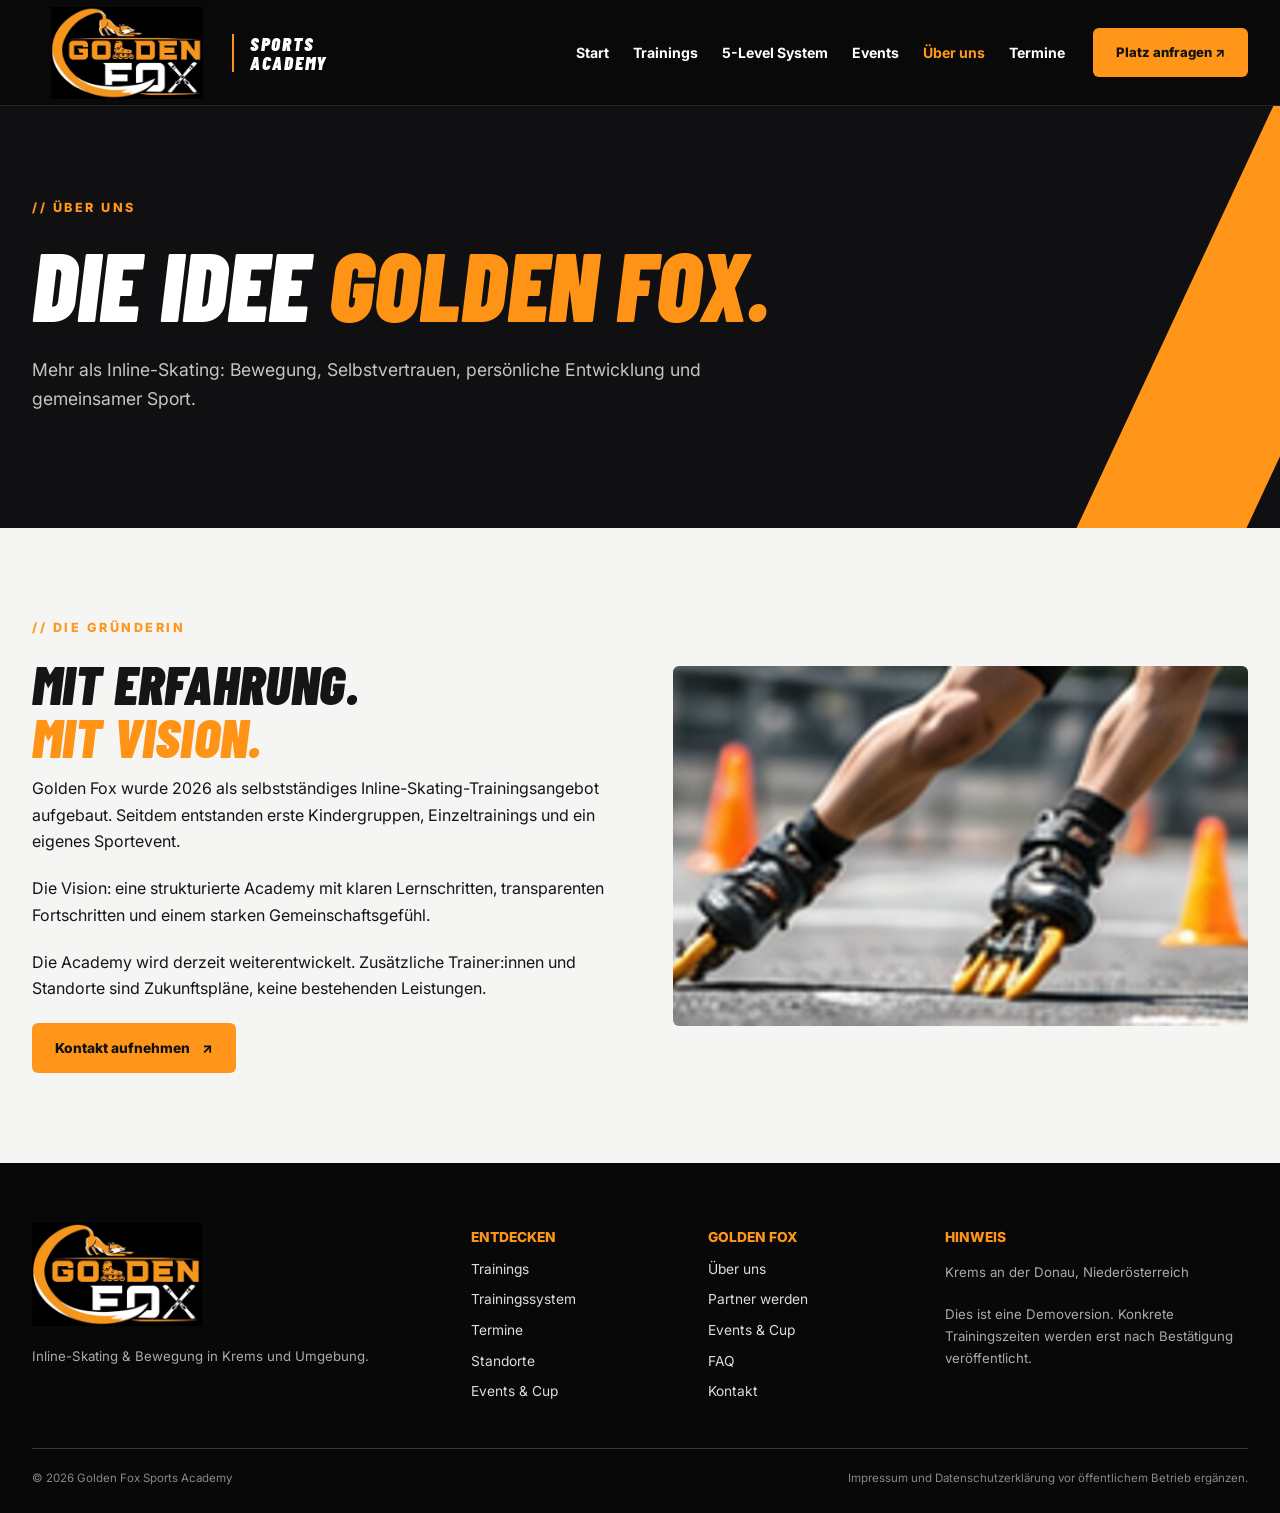
==== about.html @ 2669e889 "Add files via upload" ====
<!doctype html><html lang="de"><head><meta charset="utf-8"><meta name="viewport" content="width=device-width,initial-scale=1"><meta name="theme-color" content="#0b0b0d"><meta name="description" content="Die Geschichte und Vision von Golden Fox."><title>Über uns | Golden Fox Sports Academy</title><link rel="preconnect" href="https://fonts.googleapis.com"><link rel="preconnect" href="https://fonts.gstatic.com" crossorigin><link href="https://fonts.googleapis.com/css2?family=Barlow+Condensed:ital,wght@0,500;0,700;0,800;0,900;1,800;1,900&family=Inter:wght@400;500;600;700;800&display=swap" rel="stylesheet"><link rel="stylesheet" href="styles.css"><script src="config.js" defer></script><script src="app.js" defer></script></head><body><a class="skip" href="#main">Zum Inhalt springen</a><header class="header"><div class="wrap topbar"><a class="brand" href="index.html"><img src="golden-fox-logo.png" alt="Golden Fox Logo"><span>SPORTS<br>ACADEMY</span></a><button class="menu" aria-expanded="false" aria-controls="nav" aria-label="Menü öffnen">☰</button><nav id="nav" class="nav" aria-label="Hauptnavigation"><a href="index.html">Start</a><a href="trainings.html">Trainings</a><a href="levels.html">5-Level System</a><a href="events.html">Events</a><a class="active" href="about.html">Über uns</a><a href="termine.html">Termine</a><a class="button orange navbutton" href="anfrage.html">Platz anfragen ↗</a></nav></div></header><main id="main"><section class="pagehero"><div class="wrap"><div class="eyebrow">// ÜBER UNS</div><h1>DIE IDEE <em>GOLDEN FOX.</em></h1><p>Mehr als Inline-Skating: Bewegung, Selbstvertrauen, persönliche Entwicklung und gemeinsamer Sport.</p></div></section><section class="section light"><div class="wrap split"><div><div class="eyebrow">// DIE GRÜNDERIN</div><h2>MIT ERFAHRUNG.<br><em>MIT VISION.</em></h2><p>Golden Fox wurde 2026 als selbstständiges Inline-Skating-Trainingsangebot aufgebaut. Seitdem entstanden erste Kindergruppen, Einzeltrainings und ein eigenes Sportevent.</p><p>Die Vision: eine strukturierte Academy mit klaren Lernschritten, transparenten Fortschritten und einem starken Gemeinschaftsgefühl.</p><p>Die Academy wird derzeit weiterentwickelt. Zusätzliche Trainer:innen und Standorte sind Zukunftspläne, keine bestehenden Leistungen.</p><a class="button orange" href="anfrage.html">Kontakt aufnehmen <span aria-hidden="true">↗</span></a></div><img class="widephoto" src="skates-closeup.jpg" alt="Illustratives Inline-Skating-Motiv"></div></section></main><footer class="footer"><div class="wrap footergrid"><div><img src="golden-fox-logo.png" alt="Golden Fox" class="footlogo"><p>Inline-Skating & Bewegung in Krems und Umgebung.</p></div><div><strong>ENTDECKEN</strong><a href="trainings.html">Trainings</a><a href="levels.html">Trainingssystem</a><a href="termine.html">Termine</a><a href="standorte.html">Standorte</a><a href="events.html">Events & Cup</a></div><div><strong>GOLDEN FOX</strong><a href="about.html">Über uns</a><a href="partner.html">Partner werden</a><a href="events.html">Events & Cup</a><a href="faq.html">FAQ</a><a href="anfrage.html">Kontakt</a></div><div><strong>HINWEIS</strong><p>Krems an der Donau, Niederösterreich</p><p>Dies ist eine Demoversion. Konkrete Trainingszeiten werden erst nach Bestätigung veröffentlicht.</p></div></div><div class="wrap footbottom"><span>© 2026 Golden Fox Sports Academy</span><span>Impressum und Datenschutzerklärung vor öffentlichem Betrieb ergänzen.</span></div></footer></body></html>
---- styles.css ----
*{box-sizing:border-box}html{scroll-behavior:smooth}body{margin:0;background:#f5f5f3;color:#151515;font:16px/1.65 Inter,Arial,sans-serif}a{color:inherit;text-decoration:none}button,input,select,textarea{font:inherit}button{cursor:pointer}.wrap{max-width:1220px;width:calc(100% - 64px);margin:auto}h1,h2,h3{font-family:"Barlow Condensed",Impact,sans-serif;line-height:.97;margin:0;font-style:italic;font-weight:900;letter-spacing:.2px}h1{font-size:clamp(4.5rem,8.8vw,9rem)}h2{font-size:clamp(2.5rem,4.3vw,4.7rem)}h3{font-size:2rem}em{font-style:italic;color:#ff9315}p{margin:.75rem 0 1.3rem}img{max-width:100%}.eyebrow{color:#ff961d;font-size:.79rem;letter-spacing:2.5px;font-weight:800;text-transform:uppercase;margin-bottom:18px}.header{background:#090909;position:sticky;top:0;z-index:90;border-bottom:1px solid #252525}.topbar{display:flex;align-items:center;justify-content:space-between;min-height:90px;gap:28px}.brand{display:flex;align-items:center;gap:18px;flex-shrink:0;color:#fff;font:900 19px/1 "Barlow Condensed",sans-serif;font-style:italic;letter-spacing:1.3px}.brand img{display:block;width:145px;max-height:74px;object-fit:contain}.brand span{border-left:2px solid #f99519;padding-left:16px}.nav{display:flex;align-items:center;gap:17px}.nav>a:not(.button){color:#fff;font-size:.84rem;font-weight:700;white-space:nowrap}.nav>a:not(.button):hover,.nav>a.active{color:#ff9a1d}.navbutton{margin-left:4px}.button{display:inline-flex;align-items:center;justify-content:center;gap:12px;padding:13px 22px;border:1px solid transparent;border-radius:6px;font-size:.86rem;font-weight:800;transition:transform .2s,background .2s}.button:hover{transform:translateY(-2px)}.orange{background:#ff961a;color:#131313}.orange:hover{background:#ffb448}.ghost{border-color:#ddd;color:#fff}.menu{display:none;color:#fff;background:transparent;border:1px solid #444;padding:6px 13px;border-radius:6px;font-size:24px}.skip{position:absolute;top:-70px}.skip:focus{top:0;z-index:100;background:#fff;padding:10px}.homehero{background:#090909;color:white;position:relative;min-height:640px;overflow:hidden;display:flex;align-items:center}.homeheroimage{position:absolute;inset:0 0 0 35%;background:linear-gradient(90deg,#090909 0%,rgba(0,0,0,.3) 55%,rgba(0,0,0,.15)),url('hero-skater.jpg') center 40%/cover no-repeat;opacity:.95}.homehero:before{content:"";position:absolute;inset:auto -100px 0 0;height:12px;background:#ff961a;transform:skewY(-3deg);transform-origin:right}.homeherocontent{z-index:1;position:relative;padding:90px 0}.homehero p{max-width:580px;color:#e5e5e5;font-size:1.09rem}.actions{display:flex;gap:14px;flex-wrap:wrap;margin:26px 0}.herotags{display:flex;gap:24px;color:#dedede;font-size:.8rem;font-weight:700}.pagehero{background:#101012;color:#fff;padding:92px 0 94px;position:relative;overflow:hidden}.pagehero:after{content:"";position:absolute;right:-65px;top:0;width:170px;height:100%;transform:skewX(-25deg);background:#ff961a}.pagehero h1{font-size:clamp(3.7rem,7.5vw,7.2rem);max-width:850px}.pagehero p{max-width:740px;color:#c5c5c5;font-size:1.1rem;margin-top:25px}.section{padding:90px 0}.light{background:#f5f5f3}.dark{background:#0d0d10;color:white}.dark p{color:#ccc}.sectionhead{display:flex;justify-content:space-between;align-items:end;gap:24px;margin-bottom:35px}.three{display:grid;grid-template-columns:repeat(3,minmax(0,1fr));gap:22px}.features article{padding:24px 22px;border-top:4px solid #ff971a;background:#fff}.features b{font-size:.95rem}.features p{color:#555}.card{background:#fff;border-radius:7px;overflow:hidden;box-shadow:0 4px 20px #0000000e}.cardimg{height:235px;overflow:hidden;background:#171717}.cardimg img{width:100%;height:100%;object-fit:cover;display:block;transition:transform .3s}.card:hover .cardimg img{transform:scale(1.04)}.cardtext{padding:25px}.cardtext p{color:#555}.textbutton{color:#d57b00;font-weight:900;text-transform:uppercase;font-size:.84rem}.split{display:grid;grid-template-columns:1fr 1fr;align-items:center;gap:65px}.split p{max-width:580px}.widephoto{width:100%;height:360px;object-fit:cover;border-radius:6px}.levelmini{display:grid;grid-template-columns:repeat(5,1fr);gap:9px}.levelmini>div{background:#242426;padding:28px 12px;border-bottom:5px solid #ff961a;min-height:155px}.levelmini strong{font:900 3rem/1 "Barlow Condensed";font-style:italic;display:block}.levelmini span{color:#ff961a;font:800 1.05rem "Barlow Condensed"}.notice{font-size:.74rem;color:#666;padding:18px 0 35px}.footer{background:#080808;color:#ddd;padding:60px 0 25px}.footergrid{display:grid;grid-template-columns:2fr 1fr 1fr 1.5fr;gap:35px}.footergrid strong{color:#ff961a;font:800 .86rem Inter,sans-serif}.footergrid a{display:block;font-size:.86rem;padding-top:8px}.footergrid p{font-size:.83rem;color:#aaa}.footlogo{width:170px}.footbottom{border-top:1px solid #353535;display:flex;justify-content:space-between;gap:20px;font-size:.72rem;color:#888;padding-top:20px;margin-top:45px}.filterbar{display:flex;align-items:center;gap:12px;flex-wrap:wrap;margin-bottom:34px;background:#fff;padding:20px;border:1px solid #ddd}.filterbar label{font-size:.8rem;font-weight:800}.filterbar input,.filterbar select{padding:11px;border:1px solid #cfcfcf;border-radius:4px;min-width:180px}.program{display:grid;grid-template-columns:40% 1fr;gap:35px;background:#fff;margin-bottom:24px;border:1px solid #e1e1e1;scroll-margin-top:110px;overflow:hidden}.program img{height:100%;width:100%;min-height:335px;object-fit:cover}.program>div{padding:34px 28px 30px 0}.program h2{font-size:3.3rem}.program h3{font:800 1.03rem Inter,Arial,sans-serif;margin-top:15px;line-height:1.4}.program ul{padding-left:20px;margin:14px 0 22px}.program li{margin:5px 0}.noresults{font-weight:800}.levelrow{display:flex;gap:36px;align-items:center;padding:35px;border-bottom:1px solid #d2d2d2;background:#fff}.levelrow:nth-child(even){background:#ededeb}.levelrow .biglevel{font:italic 900 6rem "Barlow Condensed",sans-serif;color:#ff9518;min-width:150px}.levelrow h2{font-size:3rem}.levelrow p{max-width:690px;color:#555}.note{background:#fff5e6;border-left:5px solid #ff961a;padding:20px;margin-top:25px;color:#313131}.emptystate{background:#111;color:white;padding:65px;max-width:820px;margin:0 auto;text-align:center}.emptystate p{color:#bbb}.simplecard{background:#fff;padding:33px;border-top:5px solid #ff961a}.simplecard h2{font-size:3rem;margin:12px 0}.simplecard p{color:#555}.pill{display:inline-block;border:1px solid #e6a047;padding:4px 12px;font-size:.76rem;font-weight:800}.partnercta{margin-top:35px;background:#111;color:#fff;padding:40px;display:flex;justify-content:space-between;align-items:center;gap:30px}.partnercta p{max-width:650px;color:#ccc}.partnercta h2{font-size:3rem}.faq{max-width:900px}.faq details{background:#fff;margin:12px 0;padding:22px;border:1px solid #ddd}.faq summary{cursor:pointer;font-weight:800}.faq details[open]{border-left:5px solid #ff961a}.faq p{color:#555}.formgrid{display:grid;grid-template-columns:1fr 1fr;gap:60px}.formbox{display:flex;flex-direction:column;gap:9px;padding:30px;background:#fff;border-top:5px solid #ff961a}.formbox label{font-weight:800;font-size:.82rem}.formbox input,.formbox select,.formbox textarea{padding:13px;border:1px solid #ccc;border-radius:4px;margin-bottom:12px}.formbox .button{align-self:start}.status{color:#914e00;font-weight:700;font-size:.88rem}code{font-family:monospace}.program[hidden],.noresults[hidden]{display:none!important}@media(max-width:1080px){.topbar{min-height:76px}.brand img{width:120px}.nav{gap:10px}.nav>a:not(.button){font-size:.73rem}.navbutton{padding:10px 12px}.homeheroimage{left:25%}.homehero{min-height:550px}}@media(max-width:840px){.wrap{width:calc(100% - 36px)}.menu{display:block}.nav{display:none;position:absolute;top:75px;left:0;right:0;background:#111;padding:18px;flex-direction:column;align-items:stretch;box-shadow:0 18px 22px #0008}.nav.open{display:flex}.nav>a:not(.button){padding:10px;font-size:.95rem}.homeheroimage{left:0;opacity:.35}.homeherocontent{padding:65px 0}.homehero{min-height:570px}.three{grid-template-columns:1fr 1fr}.split,.formgrid{grid-template-columns:1fr}.footergrid{grid-template-columns:1fr 1fr}.program{grid-template-columns:1fr}.program img{max-height:320px}.program>div{padding:8px 25px 28px}.levelmini>div{padding:18px 8px;min-height:110px}.levelmini strong{font-size:2.4rem}.section{padding:60px 0}}@media(max-width:570px){h1{font-size:4.5rem}.pagehero h1{font-size:4rem}.pagehero{padding:65px 0}.pagehero:after{width:60px;right:-55px}.three,.footergrid{grid-template-columns:1fr}.sectionhead,.partnercta,.footbottom{display:block}.footergrid{gap:18px}.levelmini{grid-template-columns:repeat(5,minmax(0,1fr));gap:3px}.levelmini strong{font-size:1.6rem}.levelmini span{font-size:.65rem}.levelmini>div{padding:12px 3px;min-height:76px}.levelrow{padding:17px;gap:12px}.levelrow .biglevel{font-size:3.3rem;min-width:70px}.levelrow h2{font-size:2.2rem}.sectionhead .textbutton{display:inline-block;margin-top:12px}.emptystate{padding:30px}.brand img{width:112px}.brand span{font-size:15px}.homehero p{font-size:.98rem}.actions .button{width:100%}}
/* Golden Fox V3 — brand-first home */
:root{--gf-orange:#ff981b;--gf-dark:#0a0a0b;--gf-paper:#f6f5f2}
.topbar{max-width:1400px}.brand{gap:10px}.brand img{width:190px;max-height:92px}.brand span{font-size:19px;letter-spacing:1.7px}.nav{gap:24px}.nav>a:not(.button){font-size:.88rem}.navbutton{font-size:.82rem}.topbar{min-height:105px}
.home-v3{overflow:hidden}.gf-hero{position:relative;min-height:740px;background:#070707;color:white;display:flex;align-items:center;overflow:hidden}.gf-hero-visual{position:absolute;inset:0 0 0 34%;background:linear-gradient(90deg,#080808 3%,rgba(0,0,0,.58) 36%,rgba(0,0,0,.02) 90%),url('hero-skater.jpg') center /cover no-repeat;opacity:.95}.gf-hero-inner{position:relative;z-index:1;padding:90px 0 110px}.gf-brandline{display:flex;align-items:center;gap:10px;font-size:.85rem;font-weight:900;letter-spacing:2.2px;color:var(--gf-orange);margin-bottom:30px}.gf-brand-dot{width:8px;height:8px;background:var(--gf-orange);transform:rotate(45deg)}.gf-hero-location{border-left:1px solid #8b8b8b;padding-left:15px;color:#ddd;font-size:.7rem}.gf-hero h1{font-size:clamp(5rem,8vw,9rem);max-width:920px;letter-spacing:-1px;text-shadow:0 4px 28px #0009}.gf-hero-tagline{display:block;font:800 1.25rem/1.2 Inter,Arial,sans-serif;letter-spacing:5px;color:#fff;margin:28px 0 0;font-style:normal}.gf-hero-inner>p{max-width:575px;color:#eee;font-size:1.08rem;line-height:1.75;margin:24px 0}.gf-hero-actions{display:flex;gap:15px;flex-wrap:wrap;margin:30px 0}.gf-big-btn{padding:18px 29px;font-size:1rem;letter-spacing:.3px}.gf-outline-btn{border:1px solid #bbb;color:white;padding:18px 27px}.gf-hero-proof{display:flex;flex-wrap:wrap;gap:24px;color:#f0f0f0;font-size:.81rem;font-weight:700}.gf-hero-proof span{border-left:2px solid var(--gf-orange);padding-left:9px}.gf-edge{position:absolute;left:0;right:0;bottom:0;background:var(--gf-orange);height:9px;transform:skewY(-1.2deg);transform-origin:right}
.gf-centerhead{text-align:center;max-width:850px;margin:0 auto 36px}.gf-centerhead p{color:#555}.gf-proof{background:#f6f5f2}.gf-stats{display:grid;grid-template-columns:repeat(3,1fr);gap:0;background:#111;color:white}.gf-stats>div{padding:30px;text-align:center;border-right:1px solid #3b3b3b}.gf-stats>div:last-child{border-right:0}.gf-stats strong{font:italic 900 4.5rem/1 Barlow Condensed,sans-serif;display:block;color:var(--gf-orange)}.gf-stats span{display:block;font-size:.84rem;font-weight:700;margin-top:8px}.gf-testimonial{display:flex;align-items:center;justify-content:space-between;gap:30px;background:white;border-left:6px solid var(--gf-orange);padding:38px;margin-top:25px}.gf-testimonial h3{font-size:2.45rem}.gf-testimonial p{color:#5b5b5b}.gf-smallnote{color:#696969;font-size:.75rem;margin-top:16px}
.gf-story{background:#fff}.gf-story-grid{display:grid;grid-template-columns:1fr 1fr;gap:75px;align-items:center}.gf-story-photo{height:485px;position:relative;overflow:hidden;background:#101010}.gf-story-photo img{width:100%;height:100%;object-fit:cover}.gf-photo-label{position:absolute;bottom:0;left:0;background:var(--gf-orange);color:#0a0a0a;font:italic 900 1.3rem Barlow Condensed,sans-serif;padding:13px 22px}.gf-story-copy p{color:#484848;max-width:540px}.gf-story-copy .button{margin-top:12px}.gf-outline-dark{border:1px solid #0a0a0a;color:#090909}
.gf-system{background:#0b0b0d;color:#fff}.gf-system-intro{display:flex;align-items:end;justify-content:space-between;gap:40px;margin-bottom:40px}.gf-system-intro p{max-width:450px;color:#c7c7c7}.gf-level-grid{display:grid;grid-template-columns:repeat(5,1fr);gap:9px}.gf-lvl{position:relative;background:linear-gradient(155deg,#333 0%,#101010 75%);border-bottom:5px solid var(--gf-orange);padding:30px 14px 25px;min-height:300px;display:flex;flex-direction:column;transition:transform .2s}.gf-lvl:hover{transform:translateY(-5px)}.gf-lvl-num{font:italic 900 5.5rem/.95 Barlow Condensed,sans-serif;color:#fff}.gf-lvl-tag{font:italic 900 1.6rem Barlow Condensed,sans-serif;color:var(--gf-orange);margin-top:10px}.gf-lvl strong{font-size:.93rem;margin-top:auto}.gf-lvl small{color:#bdbdbd;font-size:.75rem;margin-top:6px;line-height:1.4}.gf-system-footer{display:flex;align-items:center;justify-content:space-between;gap:25px;margin-top:26px}.gf-system-footer span{color:#bbb;font-size:.86rem}
.gf-offers{background:#f6f5f2}.gf-offers-head{display:flex;align-items:end;justify-content:space-between;gap:25px;margin-bottom:34px}.gf-offers-grid{display:grid;grid-template-columns:repeat(3,minmax(0,1fr));gap:24px}.gf-offer{background:#fff;box-shadow:0 12px 38px #00000010}.gf-offer>img{width:100%;height:245px;object-fit:cover;display:block}.gf-offer-body{padding:25px}.gf-offer-body>span{font-size:.75rem;letter-spacing:1.5px;color:#b66c0d;font-weight:800}.gf-offer-body h3{margin:11px 0}.gf-offer-body p{color:#555}.gf-offer-body>a{font-size:.82rem;font-weight:900;color:#c6750b}
.gf-events{background:#141416;color:#fff}.gf-events-grid{display:grid;grid-template-columns:1fr .85fr;gap:65px;align-items:center}.gf-events-copy>p{max-width:580px;color:#ccc}.gf-event-flag{display:flex;gap:25px;padding:21px;margin:27px 0;background:#222;border-left:5px solid var(--gf-orange);align-items:center}.gf-event-flag>span{font:italic 900 3.2rem Barlow Condensed,sans-serif;color:var(--gf-orange)}.gf-event-flag strong{display:block;font-size:.93rem}.gf-event-flag small{display:block;color:#bbb;margin-top:5px}.gf-events-promises{display:grid;grid-template-columns:1fr;gap:0;margin-bottom:26px}.gf-events-promises>div{display:grid;grid-template-columns:38px 1fr;gap:0 12px;padding:13px 0;border-bottom:1px solid #393939}.gf-events-promises span{grid-row:span 2;font:900 1.5rem Barlow Condensed,sans-serif;color:var(--gf-orange)}.gf-events-promises strong{font-size:.87rem}.gf-events-promises small{color:#bfbfbf;font-size:.76rem}.gf-events-art{height:590px;position:relative}.gf-events-art>img{width:100%;height:100%;object-fit:cover;filter:grayscale(.7)}.gf-awards{position:absolute;right:-25px;bottom:28px;background:var(--gf-orange);color:#101010;padding:25px 40px;display:flex;flex-direction:column;align-items:center;transform:skewX(-5deg)}.gf-awards div{font-size:3rem}.gf-awards b{font:italic 900 2.5rem/1 Barlow Condensed,sans-serif}.gf-awards span{font:italic 900 1.65rem Barlow Condensed,sans-serif}.gf-awards small{font-size:.6rem;font-weight:900;letter-spacing:1.1px}
.gf-final{background:var(--gf-orange);color:#0e0e0f}.gf-final .eyebrow{color:#3d2408}.gf-final h2 em{color:#fff}.gf-final-flex{display:flex;align-items:center;justify-content:space-between;gap:40px}.gf-final p{max-width:640px}.gf-final-button{background:#0b0b0d;color:white;padding:20px 32px;flex-shrink:0}.gf-events-page{display:grid;grid-template-columns:1fr 1fr;align-items:center;gap:45px;margin-top:30px}.gf-events-page img{width:100%;max-height:420px;object-fit:cover}.gf-events-promises-page>div{border-top:4px solid var(--gf-orange);padding:22px;background:#242426}.gf-events-promises-page p{color:#ccc}.award-emoji{font-size:3.5rem;margin-bottom:16px}
@media(max-width:1170px){.nav{gap:13px}.nav>a:not(.button){font-size:.78rem}.brand img{width:150px}.topbar{min-height:92px}}
@media(max-width:840px){.topbar{min-height:76px}.brand img{width:135px}.nav{gap:8px}.gf-hero{min-height:690px}.gf-hero-visual{inset:0;background:linear-gradient(90deg,#090909b8,#09090970),url('hero-skater.jpg') center/cover no-repeat}.gf-story-grid,.gf-events-grid,.gf-events-page{grid-template-columns:1fr}.gf-level-grid{grid-template-columns:repeat(5,1fr)}.gf-lvl{min-height:245px;padding:20px 7px}.gf-lvl-num{font-size:3.7rem}.gf-lvl-tag{font-size:1.15rem}.gf-lvl strong{font-size:.78rem}.gf-system-intro{display:block}.gf-events-art{height:350px}.gf-offers-grid{grid-template-columns:1fr 1fr}.gf-story-photo{height:340px}.gf-final-flex{display:block}.gf-final-button{margin-top:15px}}
@media(max-width:600px){.gf-hero{min-height:660px}.gf-hero-inner{padding:70px 0 85px}.gf-hero h1{font-size:clamp(3.8rem,13vw,6rem)}.gf-hero-tagline{font-size:.85rem;letter-spacing:2.5px}.gf-brandline{font-size:.65rem;letter-spacing:1.2px}.gf-hero-location{font-size:.57rem}.gf-hero-actions .button{width:100%}.gf-hero-proof{gap:10px}.gf-stats{grid-template-columns:1fr}.gf-stats>div{border-right:none;border-bottom:1px solid #383838;padding:20px}.gf-stats strong{font-size:3.5rem}.gf-testimonial{display:block;padding:24px}.gf-story-grid{gap:28px}.gf-system-intro p{margin-top:20px}.gf-level-grid{grid-template-columns:1fr;gap:9px}.gf-lvl{min-height:130px;display:grid;grid-template-columns:86px 1fr;grid-template-rows:auto auto auto;align-items:center;column-gap:12px}.gf-lvl-num{grid-row:span 3;font-size:4rem}.gf-lvl-tag{margin:0}.gf-lvl strong{font-size:.9rem;margin:0}.gf-lvl small{margin:0}.gf-system-footer{display:block}.gf-system-footer .button{margin-top:15px}.gf-offers-head{display:block}.gf-offers-grid{grid-template-columns:1fr}.gf-events-grid{gap:30px}.gf-awards{right:0}.gf-final-button{width:100%}}
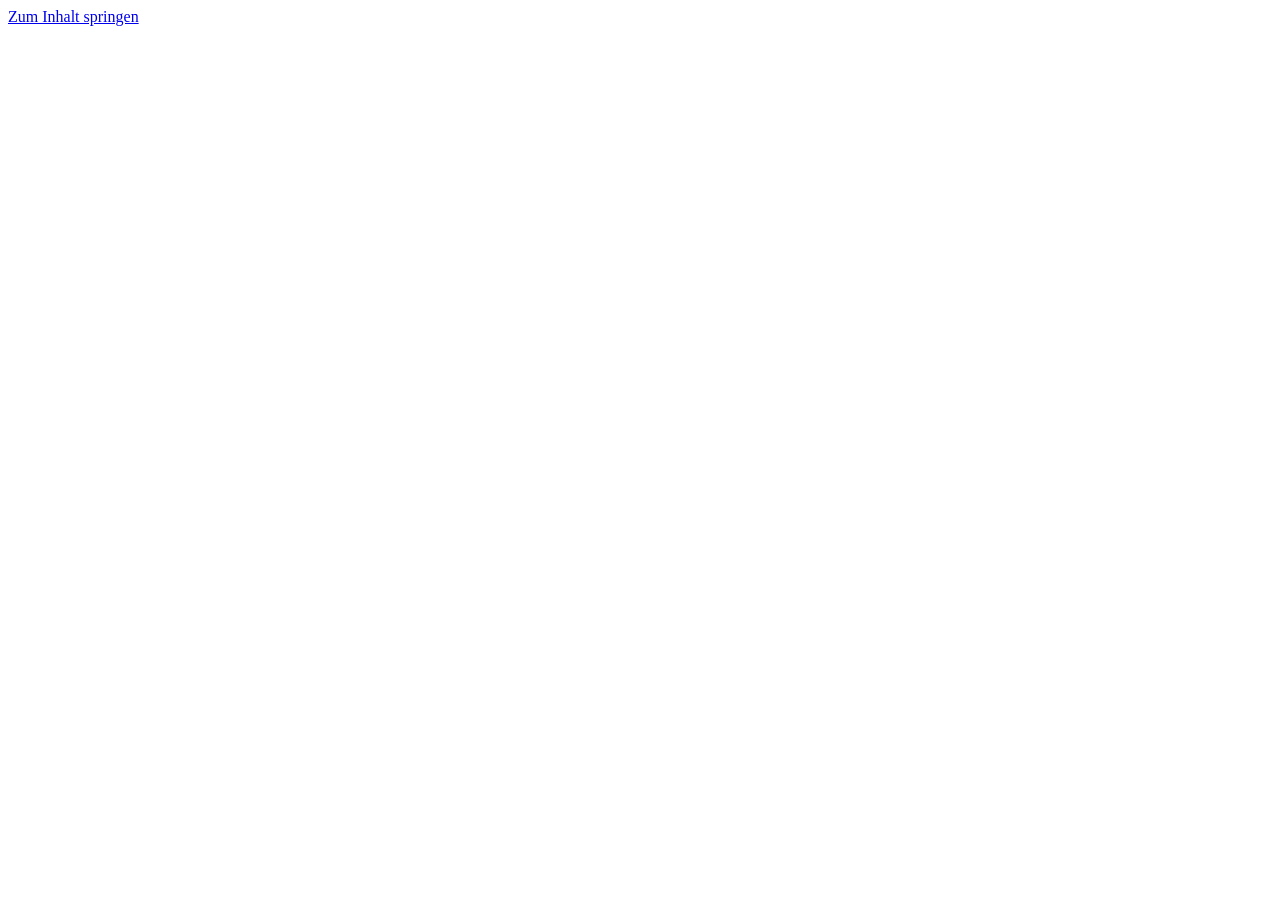
==== commit 20a1da91: "Add files via upload" ====
--- a/about.html
+++ b/about.html
@@ -1 +1 @@
-<!doctype html><html lang="de"><head><meta charset="utf-8"><meta name="viewport" content="width=device-width,initial-scale=1"><meta name="theme-color" content="#0b0b0d"><meta name="description" content="Die Geschichte und Vision von Golden Fox."><title>Über uns | Golden Fox Sports Academy</title><link rel="preconnect" href="https://fonts.googleapis.com"><link rel="preconnect" href="https://fonts.gstatic.com" crossorigin><link href="https://fonts.googleapis.com/css2?family=Barlow+Condensed:ital,wght@0,500;0,700;0,800;0,900;1,800;1,900&family=Inter:wght@400;500;600;700;800&display=swap" rel="stylesheet"><link rel="stylesheet" href="styles.css"><script src="config.js" defer></script><script src="app.js" defer></script></head><body><a class="skip" href="#main">Zum Inhalt springen</a><header class="header"><div class="wrap topbar"><a class="brand" href="index.html"><img src="golden-fox-logo.png" alt="Golden Fox Logo"><span>SPORTS<br>ACADEMY</span></a><button class="menu" aria-expanded="false" aria-controls="nav" aria-label="Menü öffnen">☰</button><nav id="nav" class="nav" aria-label="Hauptnavigation"><a href="index.html">Start</a><a href="trainings.html">Trainings</a><a href="levels.html">5-Level System</a><a href="events.html">Events</a><a class="active" href="about.html">Über uns</a><a href="termine.html">Termine</a><a class="button orange navbutton" href="anfrage.html">Platz anfragen ↗</a></nav></div></header><main id="main"><section class="pagehero"><div class="wrap"><div class="eyebrow">// ÜBER UNS</div><h1>DIE IDEE <em>GOLDEN FOX.</em></h1><p>Mehr als Inline-Skating: Bewegung, Selbstvertrauen, persönliche Entwicklung und gemeinsamer Sport.</p></div></section><section class="section light"><div class="wrap split"><div><div class="eyebrow">// DIE GRÜNDERIN</div><h2>MIT ERFAHRUNG.<br><em>MIT VISION.</em></h2><p>Golden Fox wurde 2026 als selbstständiges Inline-Skating-Trainingsangebot aufgebaut. Seitdem entstanden erste Kindergruppen, Einzeltrainings und ein eigenes Sportevent.</p><p>Die Vision: eine strukturierte Academy mit klaren Lernschritten, transparenten Fortschritten und einem starken Gemeinschaftsgefühl.</p><p>Die Academy wird derzeit weiterentwickelt. Zusätzliche Trainer:innen und Standorte sind Zukunftspläne, keine bestehenden Leistungen.</p><a class="button orange" href="anfrage.html">Kontakt aufnehmen <span aria-hidden="true">↗</span></a></div><img class="widephoto" src="skates-closeup.jpg" alt="Illustratives Inline-Skating-Motiv"></div></section></main><footer class="footer"><div class="wrap footergrid"><div><img src="golden-fox-logo.png" alt="Golden Fox" class="footlogo"><p>Inline-Skating & Bewegung in Krems und Umgebung.</p></div><div><strong>ENTDECKEN</strong><a href="trainings.html">Trainings</a><a href="levels.html">Trainingssystem</a><a href="termine.html">Termine</a><a href="standorte.html">Standorte</a><a href="events.html">Events & Cup</a></div><div><strong>GOLDEN FOX</strong><a href="about.html">Über uns</a><a href="partner.html">Partner werden</a><a href="events.html">Events & Cup</a><a href="faq.html">FAQ</a><a href="anfrage.html">Kontakt</a></div><div><strong>HINWEIS</strong><p>Krems an der Donau, Niederösterreich</p><p>Dies ist eine Demoversion. Konkrete Trainingszeiten werden erst nach Bestätigung veröffentlicht.</p></div></div><div class="wrap footbottom"><span>© 2026 Golden Fox Sports Academy</span><span>Impressum und Datenschutzerklärung vor öffentlichem Betrieb ergänzen.</span></div></footer></body></html>+<!doctype html><html lang="de"><head><meta charset="utf-8"><meta name="viewport" content="width=device-width,initial-scale=1"><meta name="theme-color" content="#111111"><meta name="description" content="Golden Fox Sports Academy — Inline-Skating-Training mit System für Kinder, Jugendliche und Erwachsene in Krems an der Donau."><title>About — Golden Fox Sports Academy</title><link rel="icon" type="image/png" href="assets/golden-fox-logo.png"><link rel="stylesheet" href="css/style.css"></head><body data-page="about"><a href="#main" class="skip">Zum Inhalt springen</a><div id="app"></div><script defer src="js/app.js"></script></body></html>
